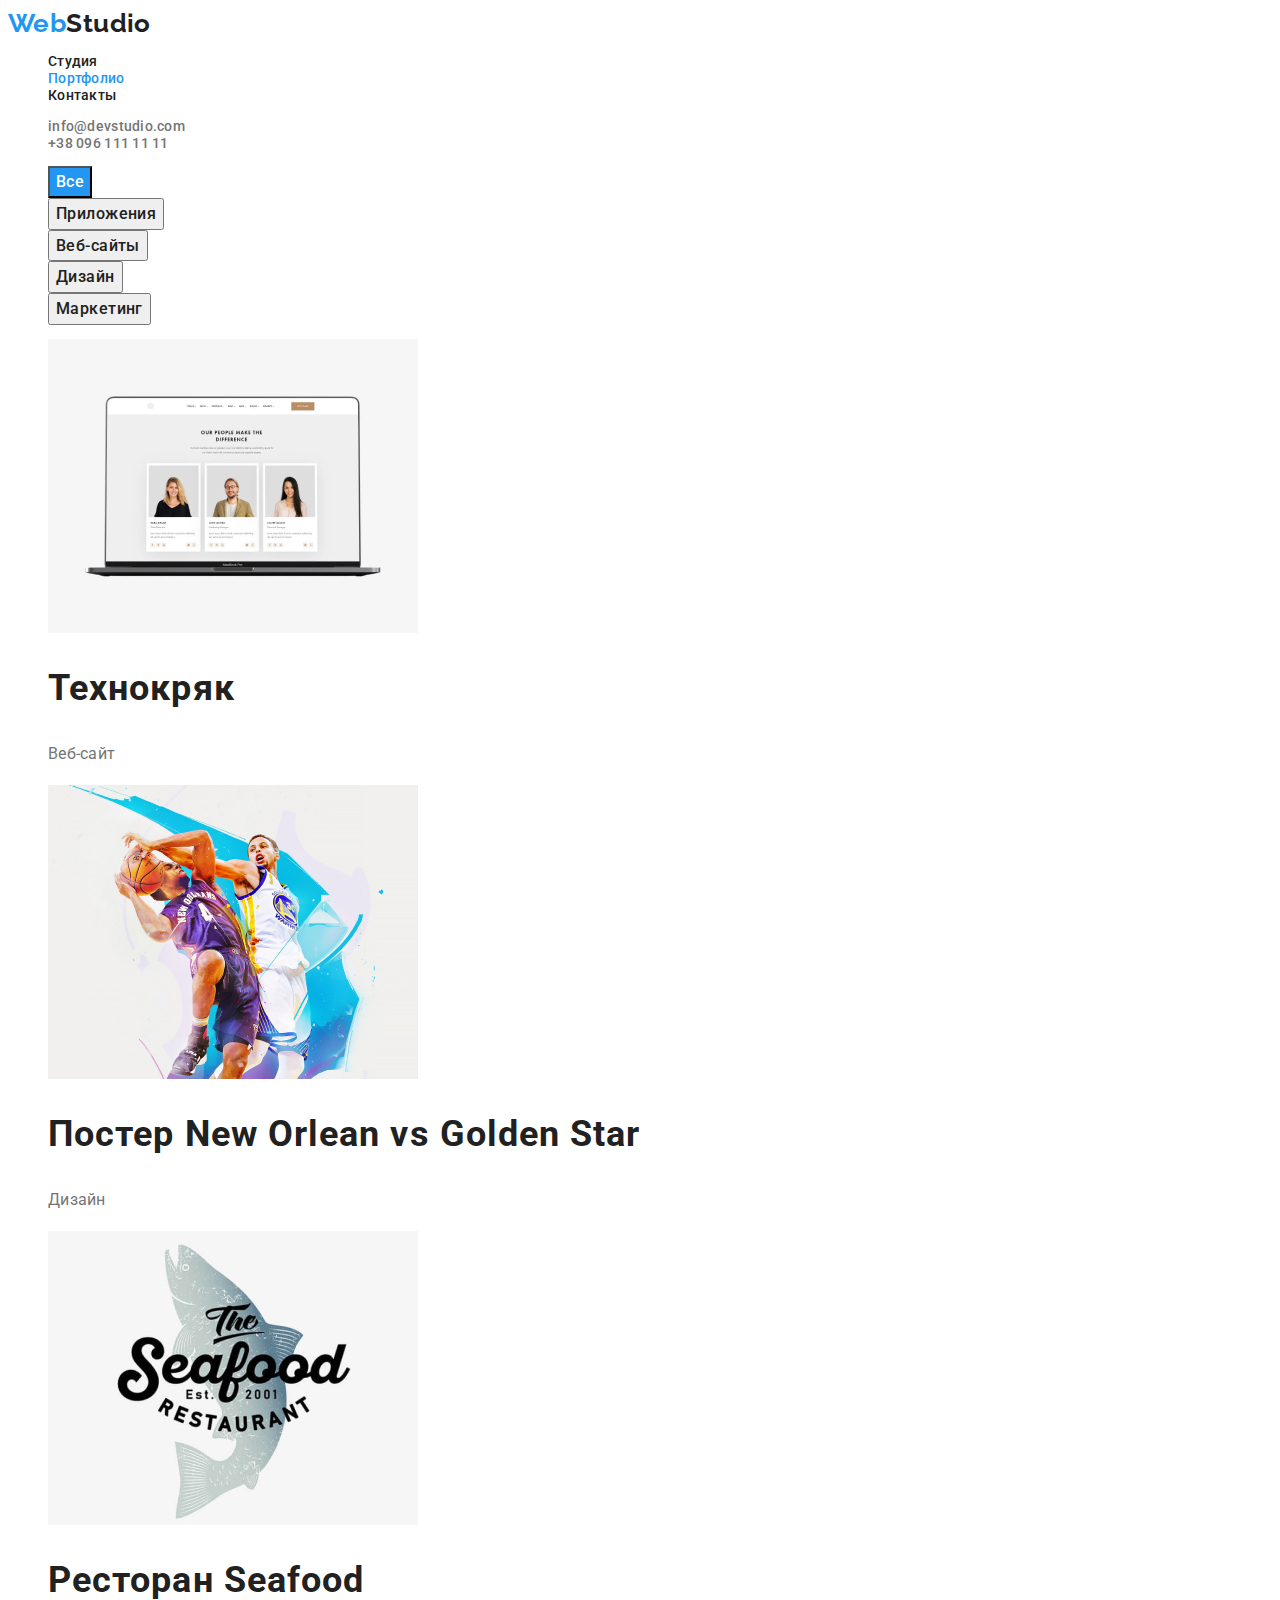
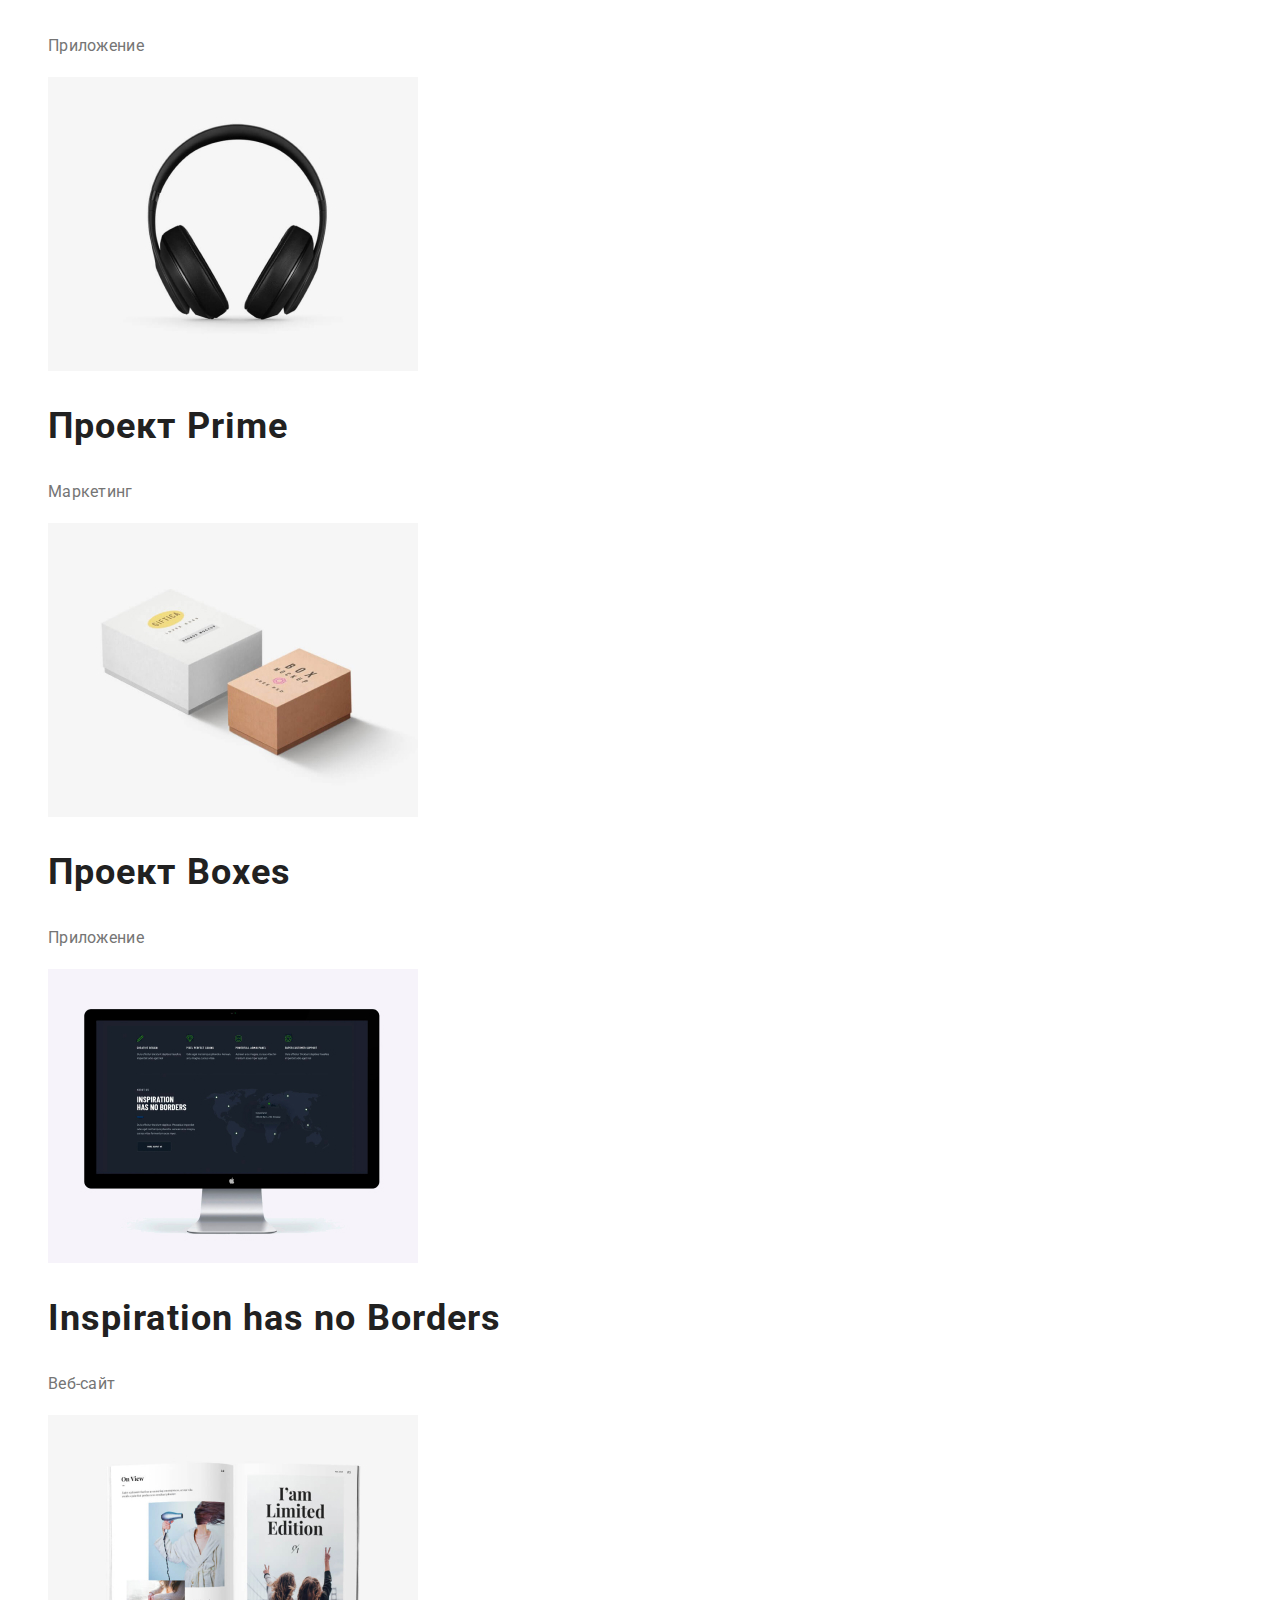
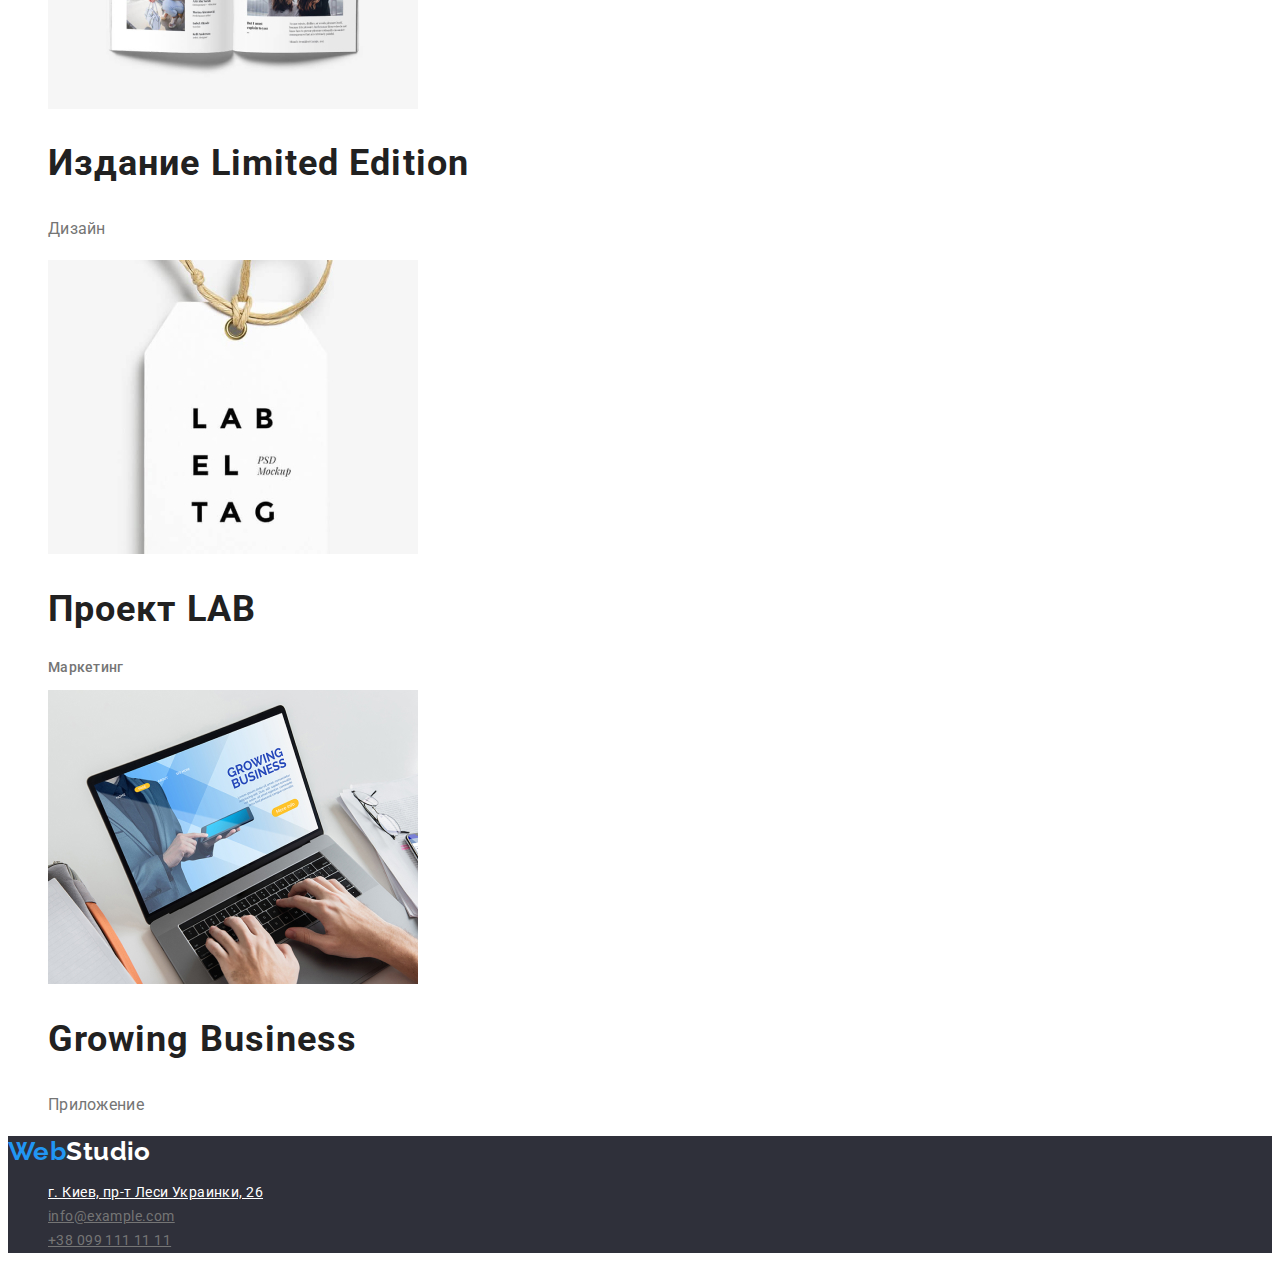
==== potrfolio.html @ b109be32 "Переносить папки і файли з проекту 2" ====
<!DOCTYPE html>
<html lang="en">
  <head>
    <meta charset="UTF-8" />
    <meta http-equiv="X-UA-Compatible" content="IE=edge" />
    <meta name="viewport" content="width=device-width, initial-scale=1.0" />
    <!-- Fonts -->
    <link
      href="https://fonts.googleapis.com/css2?family=Raleway:wght@700&family=Roboto:wght@400;500;700;900&display=swap"
      rel="stylesheet"
    />
    <!-- End fonts -->
    <link rel="stylesheet" href="./css/styles.css" />
    <title>Портфолио</title>
  </head>
  <body>
   <!-- Header -->
    <header class="header">
      <a href="./index.html" class="logo header-logo"><span class="logo-web">Web</span><span class="logo-studio">Studio</span></a>
      <nav class="navigation">
        <ul class="site-nav list">
          <li><a href="./index.html" class="link">Студия</a></li>
          <li><a href="./potrfolio.html" class="link current">Портфолио</a></li>
          <li><a href="" class="link">Контакты</a></li>
        </ul>
      </nav>
      <ul class="list">
        <li><a href="mailto:info@devstudio.com">info@devstudio.com</a></li>
        <li><a href="tel:+380961111111">+38 096 111 11 11</a></li>
      </ul>
    </header>

    <!-- Main -->
    <main class="portfolio">
      <h1 class="visually-hidden">Наши проекты</h1>
      <ul class="projects list">
        <li><button type="button" class="link  primary">Все</button></li>
        <li><button type="button" class="link secondary">Приложения</button></li>
        <li><button type="button" class="link secondary">Веб-сайты</button></li>
        <li><button type="button" class="link secondary">Дизайн</button></li>
        <li><button type="button" class="link secondary">Маркетинг</button></li>
      </ul>
      <ul class="list">       
        <li>
           <a href="" class="portfolio-page">
          <img
            src="./images/portfolio/Технокряк.jpg"
            alt="Технокряк"
            width="370"
            height="294"
          />
          <h2 class="section-title">Технокряк</h2>
          <p class="portfolio-name">Веб-сайт</p>
          </a>
        </li>
        <li>
          <a href="" class="portfolio-page">
          <img
            src="./images/portfolio/Постер-New-Orlean-vs-Golden-Star.jpg"
            alt="Постер New Orlean vs Golden Star"
            width="370"
            height="294"
          />
          <h2 class="section-title">Постер New Orlean vs Golden Star</h2>
          <p class="portfolio-name">Дизайн</p>
          </a>
        </li>
        <li>
          <a href="" class="portfolio-page">
          <img
            src="./images/portfolio/Ресторан-Seafood.jpg"
            alt="Ресторан Seafood"
            width="370"
            height="294"
          />
          <h2 class="section-title">Ресторан Seafood</h2>
          <p class="portfolio-name">Приложение</p>
          </a>
        </li>
        <li>
          <a href="" class="portfolio-page">
          <img
            src="./images/portfolio/Проект-Prime.jpg"
            alt="Проект Prime"
            width="370"
            height="294"
          />
          <h2 class="section-title">Проект Prime</h2>
          <p class="portfolio-name">Маркетинг</p>
          </a>
        </li>
        <li>
          <a href="" class="portfolio-page">
          <img
            src="./images/portfolio/Проект-Boxes.jpg"
            alt="Проект Boxes"
            width="370"
            height="294"
          />
          <h2 class="section-title">Проект Boxes</h2>
          <p class="portfolio-name">Приложение</p>
          </a>
        </li>

        <li>
          <a href="" class="portfolio-page">
          <img
            src="./images/portfolio/Inspiration-has-no-Borders.jpg"
            alt="Inspiration has no Borders"
            width="370"
            height="294"
          />
          <h2 class="section-title">Inspiration has no Borders</h2>
          <p class="portfolio-name">Веб-сайт</p>
          </a>
        </li>

        <li>
          <a href="" class="portfolio-page">
          <img
            src="./images/portfolio/Издание-Limited-Edition.jpg"
            alt="Издание Limited Edition"
            width="370"
            height="294"
          />
          <h2 class="section-title">Издание Limited Edition</h2>
          <p class="portfolio-name">Дизайн</p>
          </a>
        </li>
        <li>
          <a href="" class="portfolio-page">
          <img
            src="./images/portfolio/Проект-LAB.jpg"
            alt="Проект LAB"
            width="370"
            height="294"
          />
          <h2 class="section-title">Проект LAB</h2>
          <p>Маркетинг</p>
          </a>
        </li>
        <li>
          <a href="" class="portfolio-page">
          <img
            src="./images/portfolio/Growing-Business.jpg"
            alt="Growing Business"
            width="370"
            height="294"
          />
          <h2 class="section-title">Growing Business</h2>
          <p class="portfolio-name">Приложение</p>
          </a>
        </li>
      </ul>
    </main>
    <!-- Footer -->
    <footer class="footer">
      <a href="./index.html" class="footer-logo logo"><span class="logo-web">Web</span>Studio</a>
      <address>
        <ul class="list">
          <li>
            <a
              href="https://goo.gl/maps/jX64PBz61AkSVVdt5"
              target="_blank"
              rel="noreferrer noopener nofollow"
              class="footer-address"
              >г. Киев, пр-т Леси Украинки, 26</a
            >
          </li>
          <li>
            <a href="mailto:info@example.com" class="footer-link"
              >info@example.com</a
            >
          </li>
          <li>
            <a href="tel:+380961111111" class="footer-link"
              >+38 099 111 11 11</a
            >
          </li>
        </ul>
      </address>
    </footer>
    <!-- End footer -->
  </body>
</html>
---- css/styles.css ----
/* Основной цвет текста #757575 */
/* Вторичный цвет текста  #212121 */
/* Акцент #2196F3 */

/* Основной цвет фона #FFFFFF */
/* Акцентный цвет фона  #2F303A */

:root{
	--primary-text-color: #757575;
	--secondary-text-color: #FFFFFF;
	--title-text-color: #212121;
	--accent-text-color: #2196F3;
	--logo-text-color:#000000;
	--primary-bg-color: #FFFFFF;
	--header-footer-bg-color: #2F303A;
}

body{
  color: var(--primary-text-color);
	background-color: var(--primary-bg-color); 
	font-family: Roboto, sans-serif;
	font-size: 14px;
	letter-spacing: 0.03em;
}

address{
	font-style: normal;
}

.list{
	list-style: none;
}

/* Button */
.button{
	background-color: var(--accent-text-color);
	color: var(--secondary-text-color);
	font-family: inherit;
	font-style: normal;
	font-weight: 700;
	font-size: 16px;
	line-height: 1.88;	
	align-items: center;
	text-align: center;
	letter-spacing: 0.06em;
}

.button.order{
	font-family: inherit;
	font-weight: 700;
	font-size: 16px;
	line-height: 1.88;
	text-align: center;
	letter-spacing: 0.06em;
	color: var(--secondary-text-color);
}

button:hover,
button:focus{
	cursor: pointer;
	background-color: var(--accent-text-color);
}

button.primary{
		color: var(--secondary-text-color);
		background-color: var(--accent-text-color);
		font-family: inherit;
		font-style: normal;
		font-weight: 500;
		font-size: 16px;
		line-height: 1.62;
		text-align: center;
		letter-spacing: inherit;
}

button.secondary{
		font-family: inherit;
		font-style: normal;
		font-weight: 500;
		font-size: 16px;
		line-height: 1.62;
		text-align: center;
		letter-spacing: inherit;
		color: var(--title-text-color);
}


/* Header */
.logo {
	color: var(--logo-text-color);
	font-family: Raleway, sans-serif;
	font-weight: 700;
	font-size: 26px;
	line-height: 1.19;
}

.logo-web {
	color: var(--accent-text-color);
}

.header .logo-studio:hover{
	color: var(--title-text-color);
	cursor: pointer;
}

.header a,
.portfolio-page
 {
	color: var(--title-text-color);
	text-decoration: none;
}

.header .header-logo:hover {
	cursor: pointer;
}

.header .link:hover,
.list a:hover
{
	color: var(--accent-text-color);
}

/* Site nav */
.site-nav .link{	
	color: var(--title-text-color);
	font-weight: 500;
	line-height: 1.14;
	letter-spacing: 0.02em;
}


.site-nav .link.current {
	color: var(--accent-text-color);
	font-weight: 500;
	font-size: 14px;
	line-height: 1.14;
	letter-spacing: 0.02em;
}

.projects .link:hover,
.projects .link:focus{
	color: var(--secondary-text-color);
	background: var(--accent-text-color);
	cursor: pointer;
}

.section-title{
	font-family: 'Roboto';
	font-style: normal;
	font-weight: 700;
	font-size: 36px;
	line-height: 1.17;
	letter-spacing: 0.03em;
	color: var(--title-text-color);
}

.list a{
	color: var(--primary-text-color);
	font-weight: 500;
	line-height: 1.14;
	letter-spacing: 0.02em;
}

/* Hero */
.hero{
	background-color: var(--header-footer-bg-color);
	color: var(--secondary-text-color);
	text-align: center;
}

.hero-title{
	color: var(--secondary-text-color);
	font-style: normal;
	font-weight: 900;
	font-size: 44px;
	line-height: 1.36;
	text-align: center;
	letter-spacing: 0.06em;
	text-transform: uppercase;
}

.visually-hidden{
	position: absolute;
	width: 1px;
	height: 1px;
	margin: -1px;
	border: 0;
	padding: 0;
	white-space: nowrap;
	clip-path: inset(100%);
	clip: rect(0 0 0 0);
	overflow: hidden;
}

/* Features */
.features.section-title{
	font-family: 'Roboto';
	font-style: normal;
	font-weight: 700;
	font-size: 14px;
	line-height: 1.14;
	letter-spacing: 0.03em;
	text-transform: uppercase;
	color: var(--title-text-color);
}

.features-description{
	font-size: 14px;
	line-height: 1.71;
}

/* Team */
.member-name{
	font-weight: 500;
	font-size: 16px;
	line-height: 1.19;
	letter-spacing: 0.03em;
	color: var(--title-text-color);
}

.member-position{
	font-weight: 400;
	font-size: 16px;
	line-height: 1.19;
	letter-spacing: 0.03em;
	color: var(--primary-text-color);
}

/* Portfolio */
.portfolio-name{
	color: var(--primary-text-color);
	font-weight: 400;
	font-size: 16px;
	line-height: 1.88;
}


/* Footer */
.footer{
	background-color: var(--header-footer-bg-color);
}

.footer-logo{
	color: var(--secondary-text-color);
	text-decoration: none;
}

a.footer-address {
	font-weight: 400;
	font-size: 14px;
	line-height: 1.71;
	letter-spacing: 0.03em;
	color: var(--secondary-text-color);
}

a.footer-link{
	font-weight: 400;
	font-size: 14px;
	line-height: 1.71;
	letter-spacing: 0.03em;
	color: var(--primary-text-color);
}
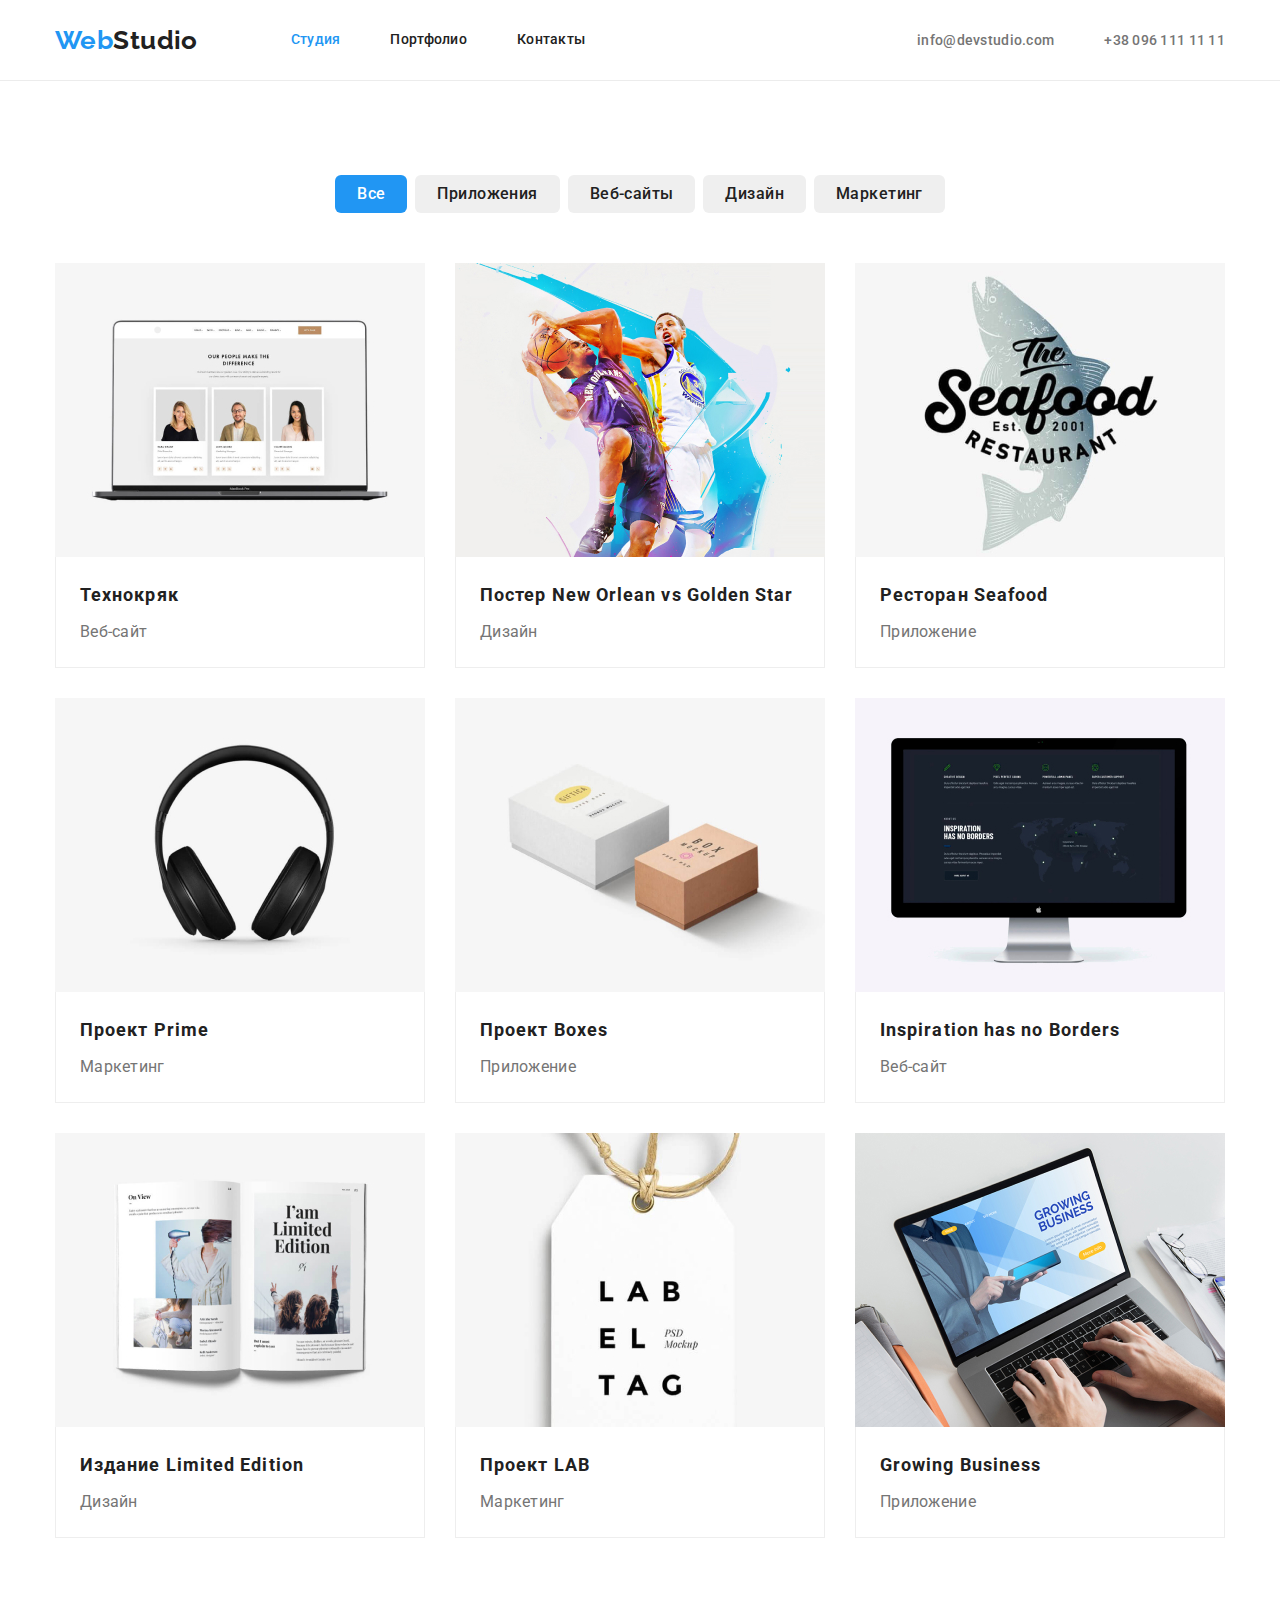
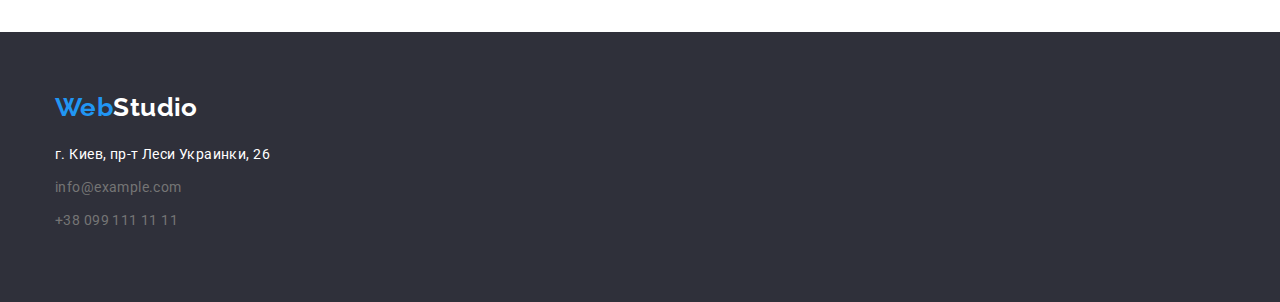
==== commit dca4a9b5: "Додає позиціонування і флекси елементам" ====
--- a/potrfolio.html
+++ b/potrfolio.html
@@ -10,175 +10,232 @@
       rel="stylesheet"
     />
     <!-- End fonts -->
+    <link
+      rel="stylesheet"
+      href="https://cdnjs.cloudflare.com/ajax/libs/modern-normalize/1.1.0/modern-normalize.min.css"
+    />
     <link rel="stylesheet" href="./css/styles.css" />
     <title>Портфолио</title>
   </head>
   <body>
-   <!-- Header -->
+    <!-- Header -->
     <header class="header">
-      <a href="./index.html" class="logo header-logo"><span class="logo-web">Web</span><span class="logo-studio">Studio</span></a>
-      <nav class="navigation">
-        <ul class="site-nav list">
-          <li><a href="./index.html" class="link">Студия</a></li>
-          <li><a href="./potrfolio.html" class="link current">Портфолио</a></li>
-          <li><a href="" class="link">Контакты</a></li>
+      <div class="container">
+        <a href="./index.html" class="logo header-logo"
+          ><span class="logo-web">Web</span
+          ><span class="logo-studio">Studio</span></a
+        >
+
+        <nav class="navigation">
+          <ul class="site-nav list">
+            <li class="nav-item">
+              <a href="./index.html" class="link current">Студия</a>
+            </li>
+            <li class="nav-item">
+              <a href="./potrfolio.html" class="link">Портфолио</a>
+            </li>
+
+            <li class="nav-item"><a href="" class="link">Контакты</a></li>
+          </ul>
+        </nav>
+
+        <ul class="list">
+          <li class="list-item">
+            <a href="mailto:info@devstudio.com">info@devstudio.com</a>
+          </li>
+          <li class="list-item">
+            <a href="tel:+380961111111">+38 096 111 11 11</a>
+          </li>
         </ul>
-      </nav>
-      <ul class="list">
-        <li><a href="mailto:info@devstudio.com">info@devstudio.com</a></li>
-        <li><a href="tel:+380961111111">+38 096 111 11 11</a></li>
-      </ul>
+      </div>
     </header>
 
     <!-- Main -->
     <main class="portfolio">
-      <h1 class="visually-hidden">Наши проекты</h1>
-      <ul class="projects list">
-        <li><button type="button" class="link  primary">Все</button></li>
-        <li><button type="button" class="link secondary">Приложения</button></li>
-        <li><button type="button" class="link secondary">Веб-сайты</button></li>
-        <li><button type="button" class="link secondary">Дизайн</button></li>
-        <li><button type="button" class="link secondary">Маркетинг</button></li>
-      </ul>
-      <ul class="list">       
-        <li>
-           <a href="" class="portfolio-page">
-          <img
-            src="./images/portfolio/Технокряк.jpg"
-            alt="Технокряк"
-            width="370"
-            height="294"
-          />
-          <h2 class="section-title">Технокряк</h2>
-          <p class="portfolio-name">Веб-сайт</p>
-          </a>
-        </li>
-        <li>
-          <a href="" class="portfolio-page">
-          <img
-            src="./images/portfolio/Постер-New-Orlean-vs-Golden-Star.jpg"
-            alt="Постер New Orlean vs Golden Star"
-            width="370"
-            height="294"
-          />
-          <h2 class="section-title">Постер New Orlean vs Golden Star</h2>
-          <p class="portfolio-name">Дизайн</p>
-          </a>
-        </li>
-        <li>
-          <a href="" class="portfolio-page">
-          <img
-            src="./images/portfolio/Ресторан-Seafood.jpg"
-            alt="Ресторан Seafood"
-            width="370"
-            height="294"
-          />
-          <h2 class="section-title">Ресторан Seafood</h2>
-          <p class="portfolio-name">Приложение</p>
-          </a>
-        </li>
-        <li>
-          <a href="" class="portfolio-page">
-          <img
-            src="./images/portfolio/Проект-Prime.jpg"
-            alt="Проект Prime"
-            width="370"
-            height="294"
-          />
-          <h2 class="section-title">Проект Prime</h2>
-          <p class="portfolio-name">Маркетинг</p>
-          </a>
-        </li>
-        <li>
-          <a href="" class="portfolio-page">
-          <img
-            src="./images/portfolio/Проект-Boxes.jpg"
-            alt="Проект Boxes"
-            width="370"
-            height="294"
-          />
-          <h2 class="section-title">Проект Boxes</h2>
-          <p class="portfolio-name">Приложение</p>
-          </a>
-        </li>
-
-        <li>
-          <a href="" class="portfolio-page">
-          <img
-            src="./images/portfolio/Inspiration-has-no-Borders.jpg"
-            alt="Inspiration has no Borders"
-            width="370"
-            height="294"
-          />
-          <h2 class="section-title">Inspiration has no Borders</h2>
-          <p class="portfolio-name">Веб-сайт</p>
-          </a>
-        </li>
-
-        <li>
-          <a href="" class="portfolio-page">
-          <img
-            src="./images/portfolio/Издание-Limited-Edition.jpg"
-            alt="Издание Limited Edition"
-            width="370"
-            height="294"
-          />
-          <h2 class="section-title">Издание Limited Edition</h2>
-          <p class="portfolio-name">Дизайн</p>
-          </a>
-        </li>
-        <li>
-          <a href="" class="portfolio-page">
-          <img
-            src="./images/portfolio/Проект-LAB.jpg"
-            alt="Проект LAB"
-            width="370"
-            height="294"
-          />
-          <h2 class="section-title">Проект LAB</h2>
-          <p>Маркетинг</p>
-          </a>
-        </li>
-        <li>
-          <a href="" class="portfolio-page">
-          <img
-            src="./images/portfolio/Growing-Business.jpg"
-            alt="Growing Business"
-            width="370"
-            height="294"
-          />
-          <h2 class="section-title">Growing Business</h2>
-          <p class="portfolio-name">Приложение</p>
-          </a>
-        </li>
-      </ul>
+      <div class="container">
+        <h1 class="visually-hidden">Наши проекты</h1>
+
+        <ul class="projects list">
+          <li class="project-item">
+            <button type="button" class="link primary">Все</button>
+          </li>
+          <li class="project-item">
+            <button type="button" class="link secondary">Приложения</button>
+          </li>
+          <li class="project-item">
+            <button type="button" class="link secondary">Веб-сайты</button>
+          </li>
+          <li class="project-item">
+            <button type="button" class="link secondary">Дизайн</button>
+          </li>
+          <li class="project-item">
+            <button type="button" class="link secondary">Маркетинг</button>
+          </li>
+        </ul>
+
+        <ul class="list projects-cards">
+          <li class="card-item">
+            <a href="" class="portfolio-page">
+              <img
+                src="./images/portfolio/Технокряк.jpg"
+                alt="Технокряк"
+                width="370"
+                height="294"
+              />
+              <div class="card-description">
+                <h2 class="portfolio-title">Технокряк</h2>
+                <p class="portfolio-name">Веб-сайт</p>
+              </div>
+            </a>
+          </li>
+          <li class="card-item">
+            <a href="" class="portfolio-page">
+              <img
+                src="./images/portfolio/Постер-New-Orlean-vs-Golden-Star.jpg"
+                alt="Постер New Orlean vs Golden Star"
+                width="370"
+                height="294"
+              />
+               <div class="card-description">
+              <h2 class="portfolio-title">Постер New Orlean vs Golden Star</h2>
+              <p class="portfolio-name">Дизайн</p>
+              </div>
+            </a>
+          </li>
+          <li class="card-item">
+            <a href="" class="portfolio-page">
+              <img
+                src="./images/portfolio/Ресторан-Seafood.jpg"
+                alt="Ресторан Seafood"
+                width="370"
+                height="294"
+              />
+               <div class="card-description">
+              <h2 class="portfolio-title">Ресторан Seafood</h2>
+              <p class="portfolio-name">Приложение</p>
+              </div>
+            </a>
+          </li>
+          <li class="card-item">
+            <a href="" class="portfolio-page">
+              <img
+                src="./images/portfolio/Проект-Prime.jpg"
+                alt="Проект Prime"
+                width="370"
+                height="294"
+              />
+               <div class="card-description">
+              <h2 class="portfolio-title">Проект Prime</h2>
+              <p class="portfolio-name">Маркетинг</p>
+               </div>
+            </a>
+          </li>
+          <li class="card-item">
+            <a href="" class="portfolio-page">
+              <img
+                src="./images/portfolio/Проект-Boxes.jpg"
+                alt="Проект Boxes"
+                width="370"
+                height="294"
+              />
+               <div class="card-description">
+              <h2 class="portfolio-title">Проект Boxes</h2>
+              <p class="portfolio-name">Приложение</p>
+              </div>
+            </a>
+          </li>
+
+          <li class="card-item">
+            <a href="" class="portfolio-page">
+              <img
+                src="./images/portfolio/Inspiration-has-no-Borders.jpg"
+                alt="Inspiration has no Borders"
+                width="370"
+                height="294"
+              />
+               <div class="card-description">
+              <h2 class="portfolio-title">Inspiration has no Borders</h2>
+              <p class="portfolio-name">Веб-сайт</p>
+              </div>
+            </a>
+          </li>
+
+          <li class="card-item">
+            <a href="" class="portfolio-page">
+              <img
+                src="./images/portfolio/Издание-Limited-Edition.jpg"
+                alt="Издание Limited Edition"
+                width="370"
+                height="294"
+              />
+               <div class="card-description">
+              <h2 class="portfolio-title">Издание Limited Edition</h2>
+              <p class="portfolio-name">Дизайн</p>
+               </div>
+            </a>
+          </li>
+          <li class="card-item">
+            <a href="" class="portfolio-page">
+              <img
+                src="./images/portfolio/Проект-LAB.jpg"
+                alt="Проект LAB"
+                width="370"
+                height="294"
+              />
+               <div class="card-description">
+              <h2 class="portfolio-title">Проект LAB</h2>
+              <p class="portfolio-name">Маркетинг</p>
+               </div>
+            </a>
+          </li>
+          <li class="card-item">
+            <a href="" class="portfolio-page">
+              <img
+                src="./images/portfolio/Growing-Business.jpg"
+                alt="Growing Business"
+                width="370"
+                height="294"
+              />
+               <div class="card-description">
+              <h2 class="portfolio-title">Growing Business</h2>
+              <p class="portfolio-name">Приложение</p>
+               </div>
+            </a>
+          </li>
+        </ul>
+      </div>
     </main>
+
     <!-- Footer -->
     <footer class="footer">
-      <a href="./index.html" class="footer-logo logo"><span class="logo-web">Web</span>Studio</a>
-      <address>
-        <ul class="list">
-          <li>
-            <a
-              href="https://goo.gl/maps/jX64PBz61AkSVVdt5"
-              target="_blank"
-              rel="noreferrer noopener nofollow"
-              class="footer-address"
-              >г. Киев, пр-т Леси Украинки, 26</a
-            >
-          </li>
-          <li>
-            <a href="mailto:info@example.com" class="footer-link"
-              >info@example.com</a
-            >
-          </li>
-          <li>
-            <a href="tel:+380961111111" class="footer-link"
-              >+38 099 111 11 11</a
-            >
-          </li>
-        </ul>
-      </address>
+      <div class="container">
+        <a href="./index.html" class="footer-logo logo"
+          ><span class="logo-web">Web</span>Studio</a
+        >
+        <address>
+          <ul class="list address-list">
+            <li class="address-item">
+              <a
+                href="https://goo.gl/maps/jX64PBz61AkSVVdt5"
+                target="_blank"
+                rel="noreferrer noopener nofollow"
+                class="footer-address"
+                >г. Киев, пр-т Леси Украинки, 26</a
+              >
+            </li>
+            <li class="address-item">
+              <a href="mailto:info@example.com" class="footer-link"
+                >info@example.com</a
+              >
+            </li>
+            <li class="address-item">
+              <a href="tel:+380961111111" class="footer-link"
+                >+38 099 111 11 11</a
+              >
+            </li>
+          </ul>
+        </address>
+      </div>
     </footer>
     <!-- End footer -->
   </body>
--- a/css/styles.css
+++ b/css/styles.css
@@ -13,8 +13,12 @@
 	--logo-text-color:#000000;
 	--primary-bg-color: #FFFFFF;
 	--header-footer-bg-color: #2F303A;
-}
-
+	--team-bg-color:#F5F4FA;
+	--header-bot-border: #ECECEC;
+	--portfolio-cards: #EEEEEE;
+}
+
+/* Common styles */
 body{
   color: var(--primary-text-color);
 	background-color: var(--primary-bg-color); 
@@ -23,12 +27,35 @@
 	letter-spacing: 0.03em;
 }
 
+h1, h2, h3, h4, h5, h6, p, section{
+	margin: 0;
+}
+
+img{
+	display: block;
+}
+
 address{
 	font-style: normal;
 }
 
 .list{
 	list-style: none;
+	padding: 0;
+	margin: 0;
+}
+
+.section {
+	padding-top: 94px;
+	padding-bottom: 94px;
+}
+
+.container {
+	width: 1200px;
+	padding-left: 15px;
+	padding-right: 15px;
+	margin-left: auto;
+	margin-right: auto;
 }
 
 /* Button */
@@ -43,6 +70,12 @@
 	align-items: center;
 	text-align: center;
 	letter-spacing: 0.06em;
+	padding-top: 10px;
+	padding-bottom: 10px;
+	padding-right: 32px;
+	padding-left: 32px;
+	border: none;
+	border-radius: 6px;
 }
 
 .button.order{
@@ -74,24 +107,59 @@
 }
 
 button.secondary{
-		font-family: inherit;
-		font-style: normal;
-		font-weight: 500;
-		font-size: 16px;
-		line-height: 1.62;
-		text-align: center;
-		letter-spacing: inherit;
-		color: var(--title-text-color);
+	font-family: inherit;
+	font-style: normal;
+	font-weight: 500;
+	font-size: 16px;
+	line-height: 1.62;
+	text-align: center;
+	letter-spacing: inherit;
+	color: var(--title-text-color);
 }
 
 
 /* Header */
+/* .hero, .our-features{
+	outline: 2px solid red;
+} */
+
+.header{
+	border-bottom: 1px solid var(--header-bot-border);
+}
+
+.header > .container{
+	display: flex;
+	align-items: center;
+	margin-right: auto;
+	min-height: 80px;
+}
+
+.site-nav.list{
+	display: flex;
+	align-items: center;
+}
+
+.list{
+	display: flex;
+	align-items: center;
+	margin-left: auto;
+}
+
+.list-item{
+	margin-right: 50px;
+}
+
+.list-item:last-child {
+	margin-right: 0;
+}
+
 .logo {
 	color: var(--logo-text-color);
 	font-family: Raleway, sans-serif;
 	font-weight: 700;
 	font-size: 26px;
 	line-height: 1.19;
+	margin-right: 93px;
 }
 
 .logo-web {
@@ -104,7 +172,9 @@
 }
 
 .header a,
-.portfolio-page
+.portfolio-page, 
+.footer-address,
+.footer-link
  {
 	color: var(--title-text-color);
 	text-decoration: none;
@@ -126,8 +196,18 @@
 	font-weight: 500;
 	line-height: 1.14;
 	letter-spacing: 0.02em;
-}
-
+	padding-top: 32px;
+	padding-bottom: 32px;
+	display: block;
+}
+
+.nav-item{
+	margin-right: 50px;
+}
+
+.nav-item:last-child{
+	margin-right: 0;
+}
 
 .site-nav .link.current {
 	color: var(--accent-text-color);
@@ -161,11 +241,15 @@
 	letter-spacing: 0.02em;
 }
 
+
 /* Hero */
 .hero{
 	background-color: var(--header-footer-bg-color);
 	color: var(--secondary-text-color);
 	text-align: center;
+	min-height: 600px;
+	padding-top: 200px;
+	padding-bottom: 280px;
 }
 
 .hero-title{
@@ -177,6 +261,7 @@
 	text-align: center;
 	letter-spacing: 0.06em;
 	text-transform: uppercase;
+	margin-bottom: 30px;
 }
 
 .visually-hidden{
@@ -193,6 +278,19 @@
 }
 
 /* Features */
+.features-container{
+	display: flex;
+	align-items: center;
+}
+
+.features-item{
+	margin-right: 30px;
+}
+
+.features-item:last-child {
+	margin-right: 0;
+}
+
 .features.section-title{
 	font-family: 'Roboto';
 	font-style: normal;
@@ -209,13 +307,55 @@
 	line-height: 1.71;
 }
 
+/* What we do */
+.what-we-do{
+	padding-top: 0;;
+}
+
+.do-title{
+	text-align: center;
+	margin-bottom: 50px;
+}
+
+.do-list{
+	display: flex;
+	align-items: center;
+}
+
+.do-item{
+	margin-right: 30px;
+}
+
+.do-item:last-child {
+	margin-right: 0;
+}
+
+
 /* Team */
+.section.team{
+	background-color: var(--team-bg-color);
+}
+
+.team .section-title{
+	text-align: center;
+	margin-bottom: 50px;
+}
+
+.member-description{
+	background-color: var(--primary-bg-color);
+	border-radius: 0px 0px 4px 4px;
+	padding-bottom: 30px;
+	padding-top: 30px;
+}
+
 .member-name{
 	font-weight: 500;
 	font-size: 16px;
 	line-height: 1.19;
 	letter-spacing: 0.03em;
 	color: var(--title-text-color);
+	text-align: center;
+	margin-bottom: 10px;
 }
 
 .member-position{
@@ -224,6 +364,20 @@
 	line-height: 1.19;
 	letter-spacing: 0.03em;
 	color: var(--primary-text-color);
+	text-align: center;
+}
+
+.members{
+	display: flex;
+	align-items: center;
+}
+
+.team-member{
+	margin-right: 30px;
+}
+
+.team-member:last-child {
+	margin-right: 0;
 }
 
 /* Portfolio */
@@ -234,16 +388,89 @@
 	line-height: 1.88;
 }
 
+.portfolio-title{
+	font-weight: 700;
+	font-size: 18px;
+	line-height: 2.0;
+	letter-spacing: 0.06em;
+	color: var(--title-text-color);
+}
+
+.portfolio .link{
+	padding-top: 6px;
+	padding-bottom: 6px;
+	padding-right: 22px;
+	padding-left: 22px;
+	border: none;
+	border-radius: 6px;
+}
+
+.projects.list{
+	display: flex;
+	align-items: center;
+	justify-content: center;
+	padding-top: 94px;
+	padding-bottom: 50px;
+	margin: 0;
+}
+
+.project-item{
+	margin-right: 8px;
+}
+
+.project-item:last-child{
+	margin-right: 0;
+}
+
+.projects-cards{
+	display: flex;
+	align-items: center;
+	justify-content: center;
+	flex-wrap: wrap;
+}
+
+.card-item{
+	margin-right: 30px;
+	margin-bottom: 30px;
+}
+
+.card-item:nth-child(3n+0){
+	margin-right: 0;
+}
+
+.card-item:nth-last-child(-n+3){
+	margin-bottom: 0;
+}
+
+.portfolio{
+	padding-bottom: 94px;
+}
+
+.card-description{
+	border-bottom: 1px solid var(--portfolio-cards);
+	border-right: 1px solid var(--portfolio-cards);
+	border-left: 1px solid var(--portfolio-cards);
+	padding: 20px 24px;
+}
+
+.portfolio-title{
+	margin-bottom: 4px;
+}
+
 
 /* Footer */
 .footer{
 	background-color: var(--header-footer-bg-color);
+	padding-bottom: 60px;
+	padding-top: 60px;
 }
 
 .footer-logo{
 	color: var(--secondary-text-color);
 	text-decoration: none;
 }
+
+
 
 a.footer-address {
 	font-weight: 400;
@@ -259,4 +486,19 @@
 	line-height: 1.71;
 	letter-spacing: 0.03em;
 	color: var(--primary-text-color);
-}
+	margin-bottom: 9px;
+}
+
+.address-list{
+	display: block;
+}
+
+.footer .footer-logo{
+	display: block;
+	margin-bottom: 20px;
+}
+
+.address-item{
+	margin-bottom: 9px;
+}
+
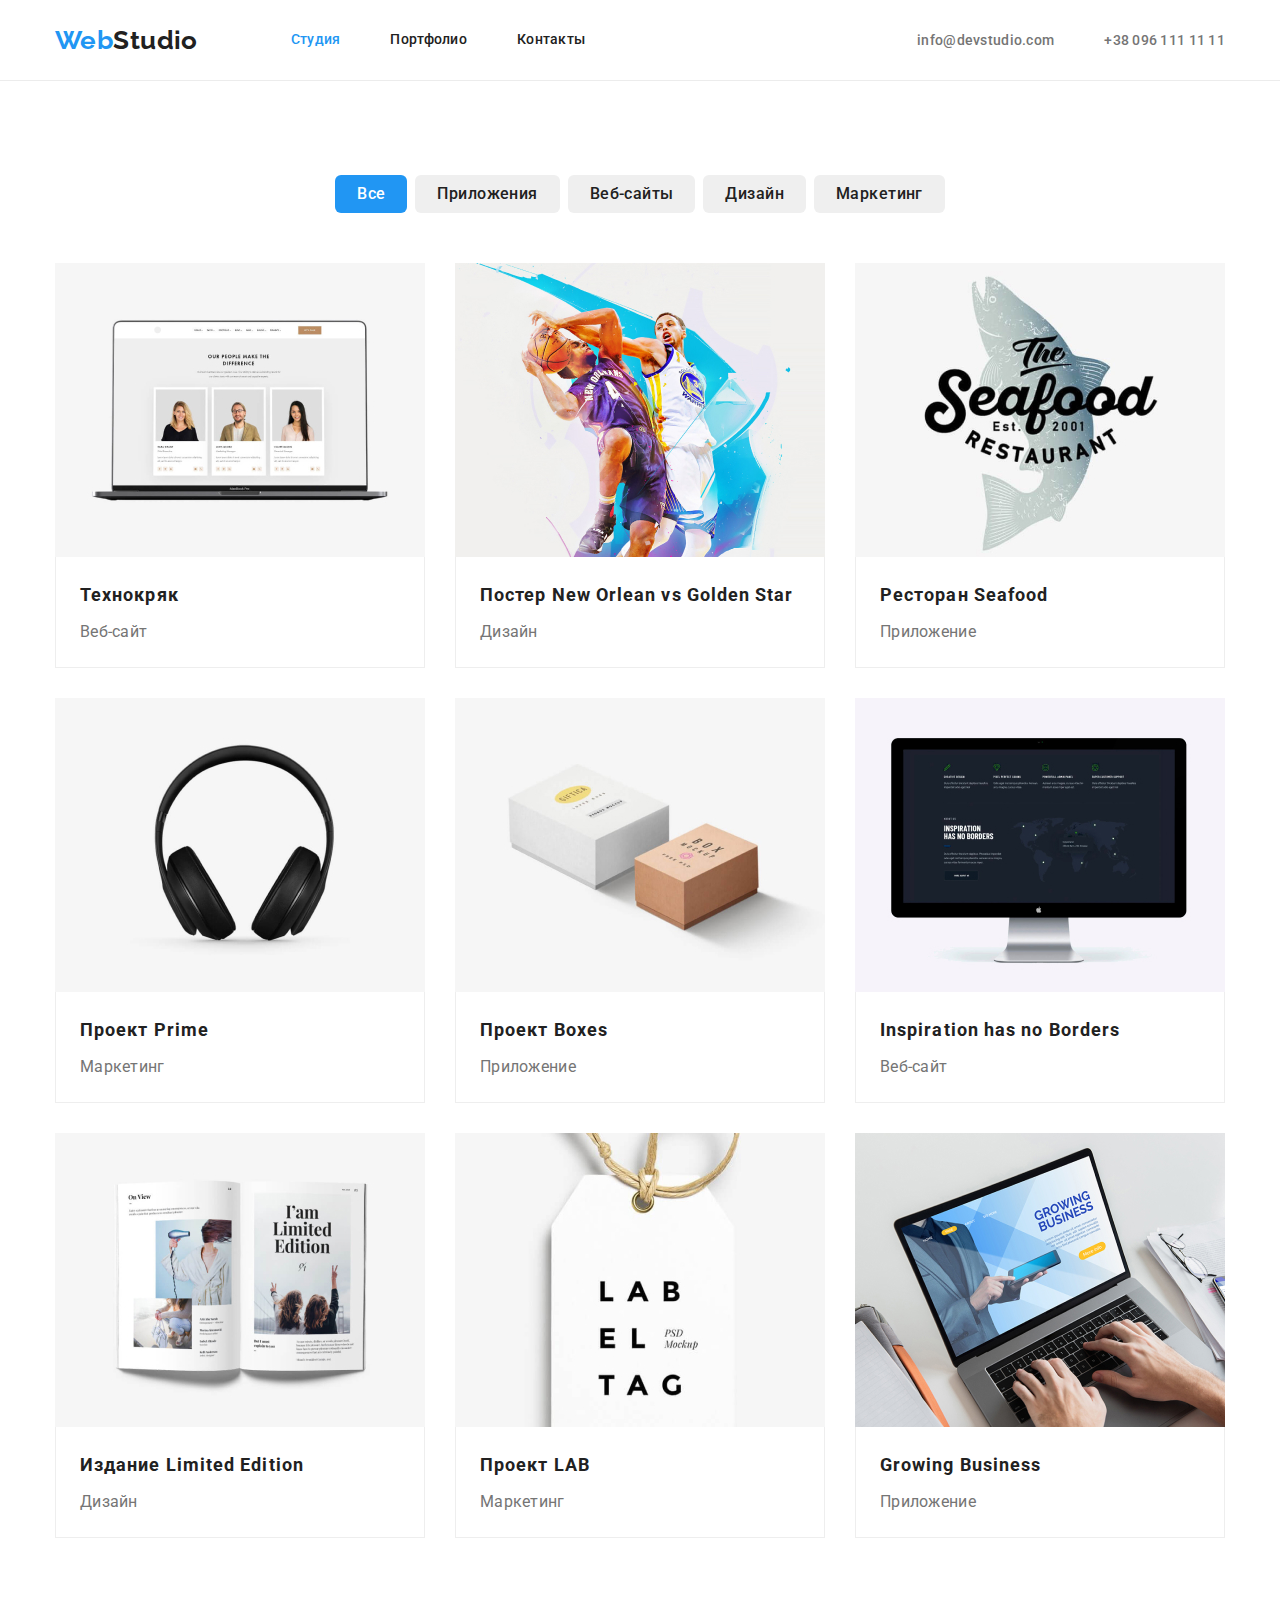
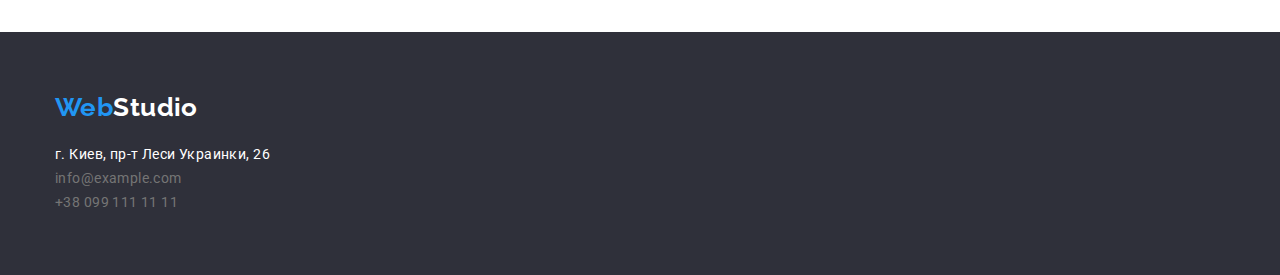
==== commit 7379aae2: "Додає правки - 08.05.22" ====
--- a/potrfolio.html
+++ b/potrfolio.html
@@ -19,7 +19,7 @@
   </head>
   <body>
     <!-- Header -->
-    <header class="header">
+    <header class="header portfolio-header">
       <div class="container">
         <a href="./index.html" class="logo header-logo"
           ><span class="logo-web">Web</span
--- a/css/styles.css
+++ b/css/styles.css
@@ -247,14 +247,12 @@
 	background-color: var(--header-footer-bg-color);
 	color: var(--secondary-text-color);
 	text-align: center;
-	min-height: 600px;
 	padding-top: 200px;
-	padding-bottom: 280px;
+	padding-bottom: 200px;
 }
 
 .hero-title{
 	color: var(--secondary-text-color);
-	font-style: normal;
 	font-weight: 900;
 	font-size: 44px;
 	line-height: 1.36;
@@ -293,18 +291,22 @@
 
 .features.section-title{
 	font-family: 'Roboto';
-	font-style: normal;
+	/* font-style: normal; */
 	font-weight: 700;
 	font-size: 14px;
 	line-height: 1.14;
 	letter-spacing: 0.03em;
 	text-transform: uppercase;
 	color: var(--title-text-color);
+
+	margin-bottom: 10px;
 }
 
 .features-description{
 	font-size: 14px;
 	line-height: 1.71;
+
+	width: 270px;
 }
 
 /* What we do */
@@ -374,6 +376,8 @@
 
 .team-member{
 	margin-right: 30px;
+	box-shadow: 0px 1px 3px rgba(0, 0, 0, 0.12), 0px 1px 1px rgba(0, 0, 0, 0.14), 0px 2px 1px rgba(0, 0, 0, 0.2);
+	border-radius: 0px 0px 4px 4px;
 }
 
 .team-member:last-child {
@@ -381,6 +385,10 @@
 }
 
 /* Portfolio */
+.portfolio-header{
+	margin-bottom: 94px;
+}
+
 .portfolio-name{
 	color: var(--primary-text-color);
 	font-weight: 400;
@@ -409,9 +417,8 @@
 	display: flex;
 	align-items: center;
 	justify-content: center;
-	padding-top: 94px;
-	padding-bottom: 50px;
-	margin: 0;
+	/* padding-top: 94px; */
+	margin-bottom: 50px;
 }
 
 .project-item{
@@ -434,7 +441,7 @@
 	margin-bottom: 30px;
 }
 
-.card-item:nth-child(3n+0){
+.card-item:nth-child(3n){
 	margin-right: 0;
 }
 
@@ -498,7 +505,4 @@
 	margin-bottom: 20px;
 }
 
-.address-item{
-	margin-bottom: 9px;
-}
-
+
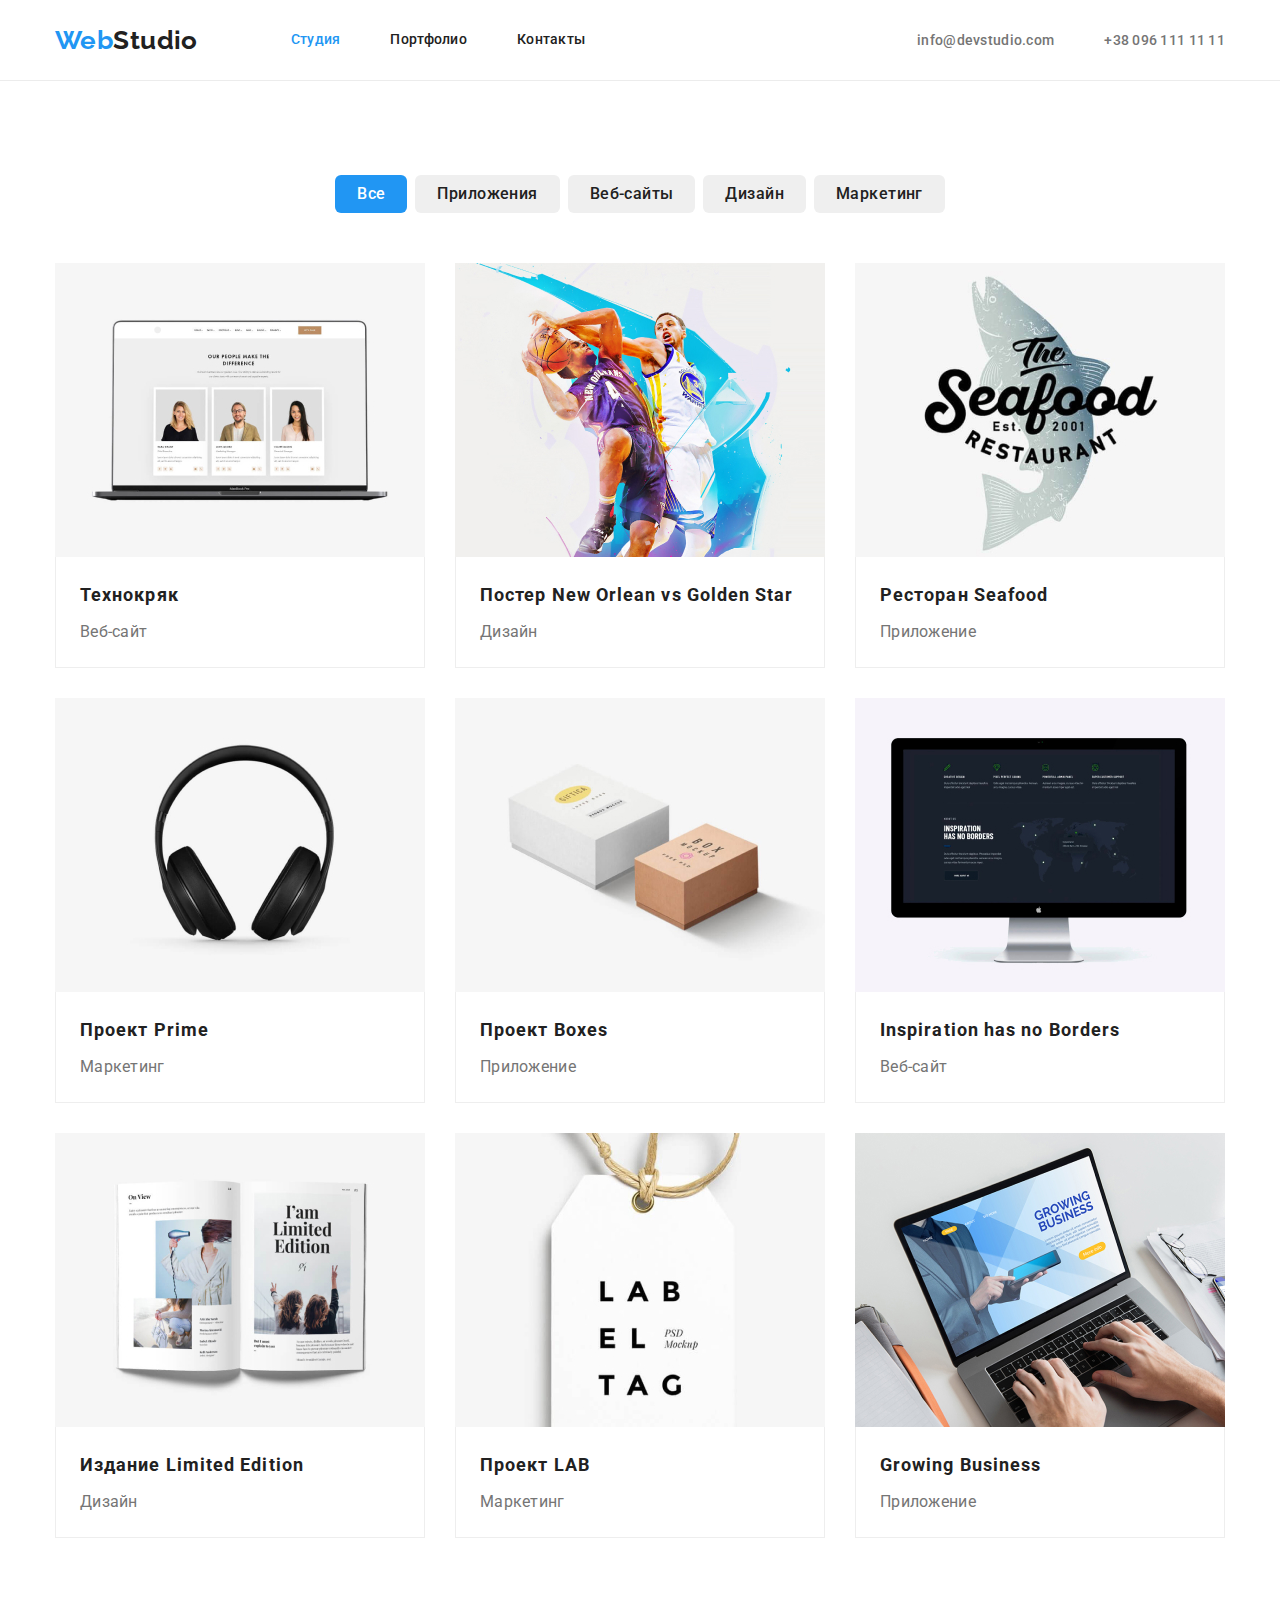
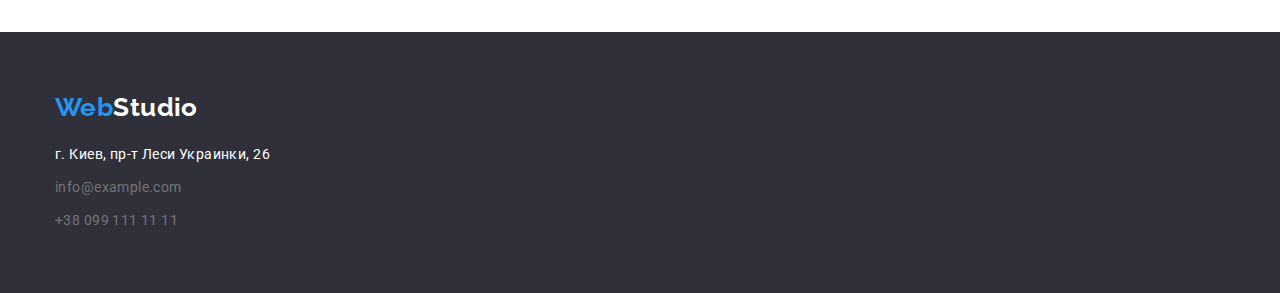
==== commit 09381b7e: "Замінює mar-bot на pad-top" ====
--- a/potrfolio.html
+++ b/potrfolio.html
@@ -52,6 +52,7 @@
 
     <!-- Main -->
     <main class="portfolio">
+      <section class="portfolio-section">
       <div class="container">
         <h1 class="visually-hidden">Наши проекты</h1>
 
@@ -204,6 +205,7 @@
           </li>
         </ul>
       </div>
+      </section>
     </main>
 
     <!-- Footer -->
--- a/css/styles.css
+++ b/css/styles.css
@@ -385,8 +385,8 @@
 }
 
 /* Portfolio */
-.portfolio-header{
-	margin-bottom: 94px;
+.portfolio-section{
+	padding-top: 94px;
 }
 
 .portfolio-name{
@@ -493,7 +493,6 @@
 	line-height: 1.71;
 	letter-spacing: 0.03em;
 	color: var(--primary-text-color);
-	margin-bottom: 9px;
 }
 
 .address-list{
@@ -505,4 +504,8 @@
 	margin-bottom: 20px;
 }
 
-
+.address-item:not(:last-child){
+	margin-bottom: 9px;
+}
+
+
